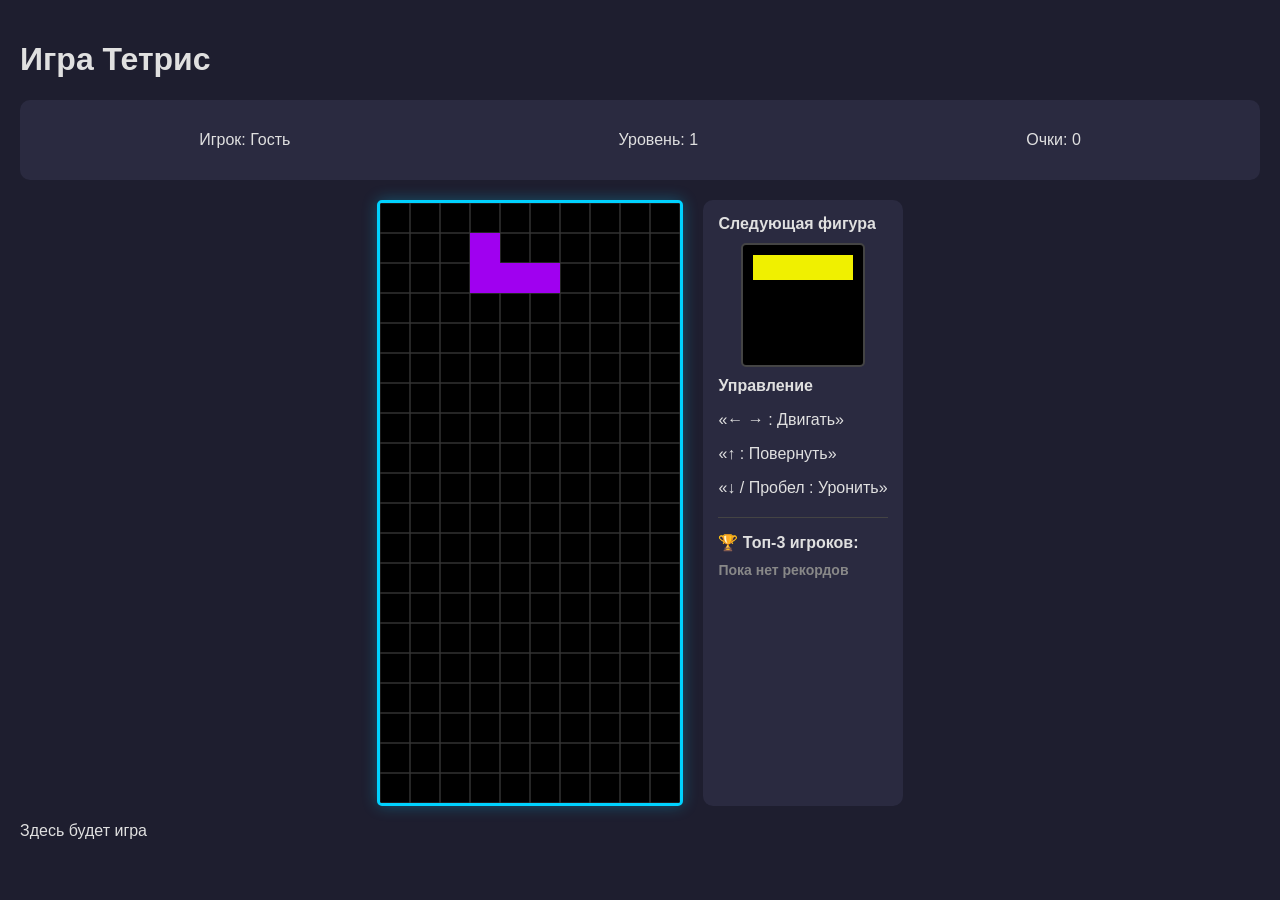
==== main.html @ 5b74cc97 "Add files via upload" ====
<!DOCTYPE html>
<html lang="ru">
<head>
    <meta charset="UTF-8">
    <link rel="stylesheet" href="style.css">
    <title>Игра Тетрис</title>
</head>
<body>
    <h1>Игра Тетрис</h1>

    <div id="info-panel">
        <p>Игрок: <span id="playerName">Гость</span></p>
        <p>Уровень: <span id="current-lvl">1</span></p>
        <p>Очки: <span id="current-scr">0</span></p></div>

        <div id="game-area">
            <canvas id="game-canvas" width="300" height="600"></canvas>

            <div id="side-panel">
                <b>Следующая фигура</b>
                <div id="next-figure">
                    <canvas id="next-canvas" width="120" height="120"></canvas>
                </div>
                <b>Управление</b>
                <p>«← → : Двигать»</p>
                <p>«↑ : Повернуть»</p>
                <p>«↓ / Пробел : Уронить»</p>
                        <div id="leaderboard-box">
            <b>🏆 Топ-3 игроков:</b>
            <ul id="leaderboard-list">
                <!-- Сюда JavaScript добавит имена и очки -->
            </ul>
        </div>
            </div>
        </div>

    <p>Здесь будет игра</p>
<script src="game.js"></script>
</body>
</html>
---- style.css ----
body {
    background-color: #1e1e2f;
    color: #e0e0e0;
    font-family: 'Segoe UI', Tahoma, Geneva, Verdana, sans-serif;
    margin: 0;
    padding: 20px;
   
}

#game-area {
    display: flex;
    gap: 20px;
    justify-content: center;
    margin-top: 20px;
}

#side-panel {
    background-color: #2a2a40;
    padding: 15px;
    border-radius: 10px;
    min-width: 150px;
}

#info-panel {
    background-color: #2a2a40;
    padding: 15px;
    border-radius: 10px;
    margin-top: 20px;
    display: flex;
    justify-content: space-around;
    text-align: center;
}

#game-canvas {
    background-color: black;
    border: 3px solid #00d2ff;
    border-radius: 5px;
    box-shadow: 0 0 15px rgba(0, 210, 255, 0.3);
}

#next-figure {
    background-color: black;
    border: 2px solid #444;
    width: 120px;
    height: 120px;
    border-radius: 5px;
    margin: 10px auto;
}

.login-container {
    background-color: #2a2a40;     
    width: 350px;                   
    margin: 100px auto;       
    padding: 40px;                  
    border-radius: 15px;            
    box-shadow: 0 10px 30px rgba(0, 0, 0, 0.5);
    text-align: center;          
}

.login-container h1 {
    color: #00d2ff;
    margin-top: 0;
    text-shadow: 0 0 10px rgba(0, 210, 255, 0.5);
}

.game-input {
    width: 100%;         
    padding: 12px;   
    margin-bottom: 20px; 
    background-color: #1e1e2f; 
    border: 2px solid #444;          
    border-radius: 8px; 
    color: #fff;  
    font-size: 16px;
    box-sizing: border-box;          
    outline: none;                 
    transition: border-color 0.3s; 
}

.game-input:focus {
    border-color: #00d2ff;
}

.game-btn {
    width: 100%;
    padding: 12px;
    background-color: #00d2ff;
    color: #1e1e2f;
    border: none;
    border-radius: 8px;
    font-size: 18px;
    font-weight: bold;
    cursor: pointer; 
    transition: all 0.3s; 
}

.game-btn:hover {
    background-color: #00b8e6;
    box-shadow: 0 0 15px rgba(0, 210, 255, 0.6);
    transform: translateY(-2px); 
}

/* Стили для таблицы рекордов */
#leaderboard-box {
    margin-top: 20px;
    padding-top: 15px;
    border-top: 1px solid #444;
}

#leaderboard-list {
    list-style-type: none;
    padding: 0;
    margin: 10px 0 0 0;
    font-size: 14px;
}

#leaderboard-list li {
    margin-bottom: 6px;
    color: #00d2ff; 
    font-weight: bold;
}
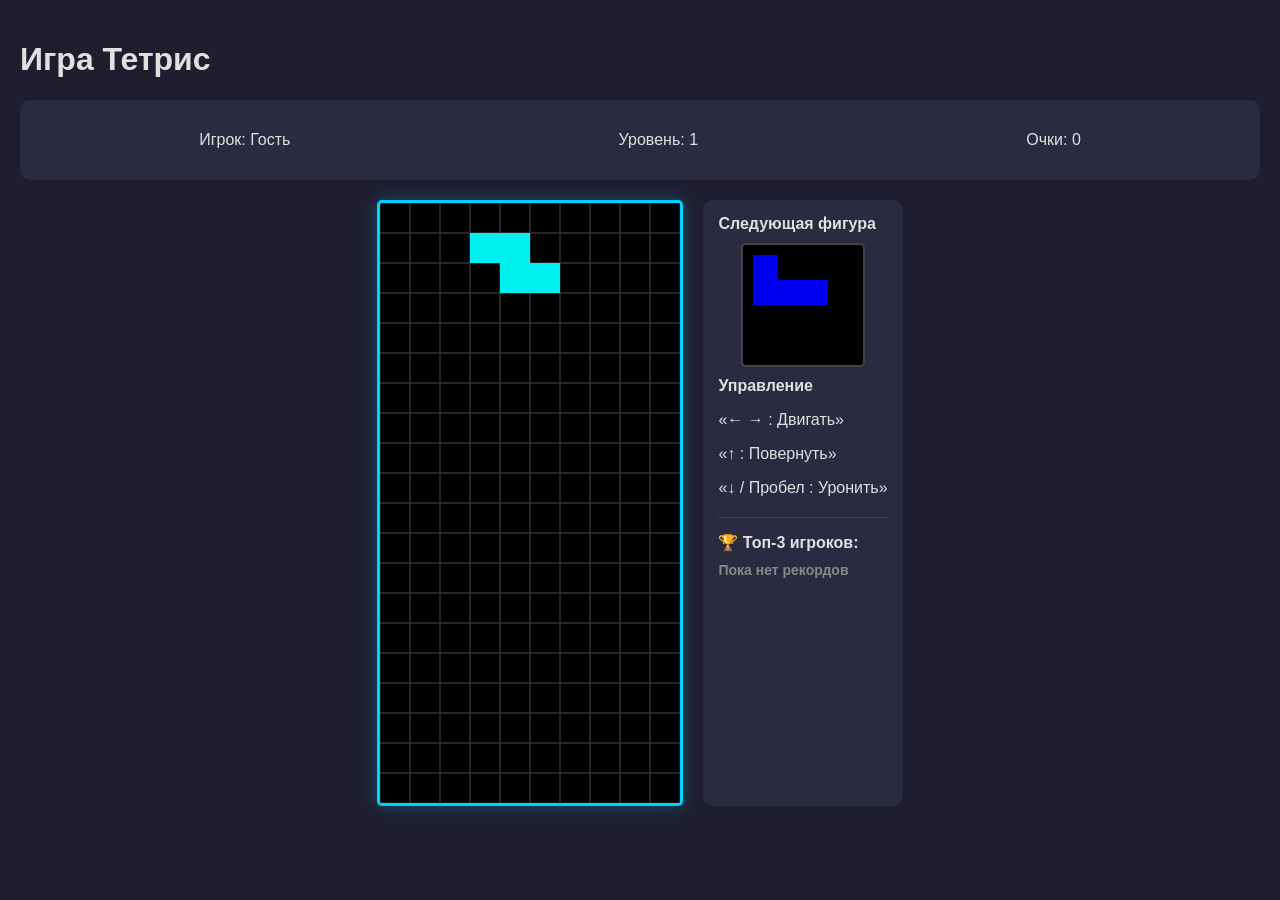
==== commit 06b7548f: "Add files via upload" ====
--- a/main.html
+++ b/main.html
@@ -34,7 +34,13 @@
             </div>
         </div>
 
-    <p>Здесь будет игра</p>
+    <div id="mobile-controls">
+        <button id="btn-left">⬅️</button>
+        <button id="btn-rotate">🔄</button>
+        <button id="btn-right">️</button>
+        <button id="btn-down">⬇️</button>
+        <button id="btn-drop">💥</button>
+    </div>
 <script src="game.js"></script>
 </body>
 </html>
--- a/style.css
+++ b/style.css
@@ -118,4 +118,38 @@
     margin-bottom: 6px;
     color: #00d2ff; 
     font-weight: bold;
+}
+
+/* Скрываем мобильные кнопки по умолчанию (на ПК они не нужны) */
+#mobile-controls {
+    display: none; 
+}
+
+/* Показываем их только на экранах уже 768px (планшеты и телефоны) */
+@media (max-width: 768px) {
+    #mobile-controls {
+        display: flex;
+        justify-content: center;
+        gap: 10px;
+        margin-top: 20px;
+        flex-wrap: wrap; /* Если экран совсем узкий, кнопки перенесутся */
+    }
+
+    #mobile-controls button {
+        background-color: #2a2a40;
+        color: #00d2ff;
+        border: 2px solid #00d2ff;
+        border-radius: 10px;
+        font-size: 24px;
+        width: 60px;
+        height: 60px;
+        cursor: pointer;
+        user-select: none; /* Запрещаем выделение текста при быстром тапе */
+        -webkit-tap-highlight-color: transparent; /* Убираем синюю подсветку при тапе на Android/iOS */
+    }
+
+    #mobile-controls button:active {
+        background-color: #00d2ff;
+        color: #1e1e2f;
+    }
 }
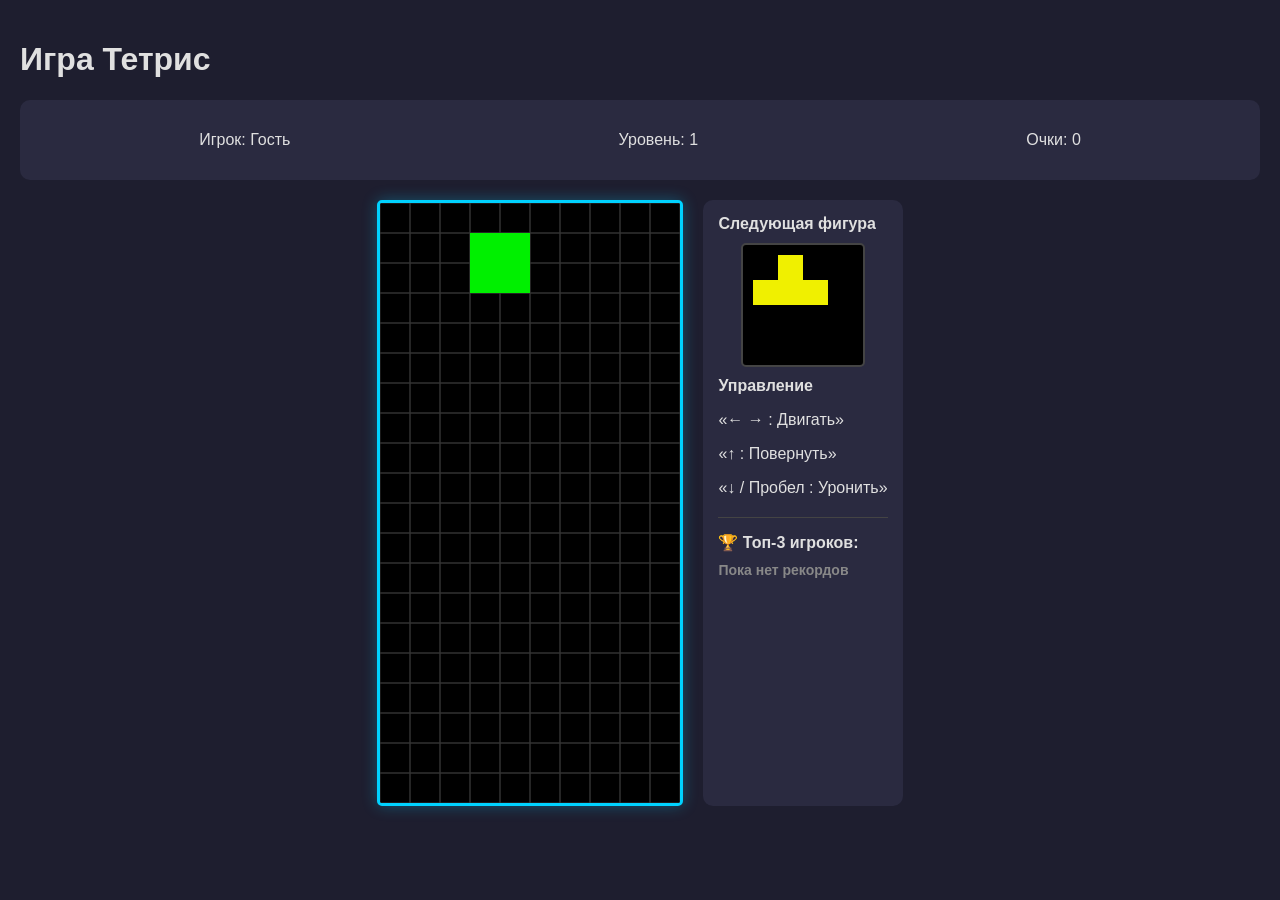
==== commit c97d05bc: "Add files via upload" ====
--- a/main.html
+++ b/main.html
@@ -34,10 +34,11 @@
             </div>
         </div>
 
+        <!-- Кнопки управления для мобильных -->
     <div id="mobile-controls">
         <button id="btn-left">⬅️</button>
         <button id="btn-rotate">🔄</button>
-        <button id="btn-right">️</button>
+        <button id="btn-right">➡️</button>
         <button id="btn-down">⬇️</button>
         <button id="btn-drop">💥</button>
     </div>
--- a/style.css
+++ b/style.css
@@ -134,7 +134,7 @@
         margin-top: 20px;
         flex-wrap: wrap; /* Если экран совсем узкий, кнопки перенесутся */
     }
-
+    
     #mobile-controls button {
         background-color: #2a2a40;
         color: #00d2ff;
@@ -144,10 +144,10 @@
         width: 60px;
         height: 60px;
         cursor: pointer;
-        user-select: none; /* Запрещаем выделение текста при быстром тапе */
-        -webkit-tap-highlight-color: transparent; /* Убираем синюю подсветку при тапе на Android/iOS */
+        user-select: none;
+        -webkit-tap-highlight-color: transparent;
     }
-
+    
     #mobile-controls button:active {
         background-color: #00d2ff;
         color: #1e1e2f;
